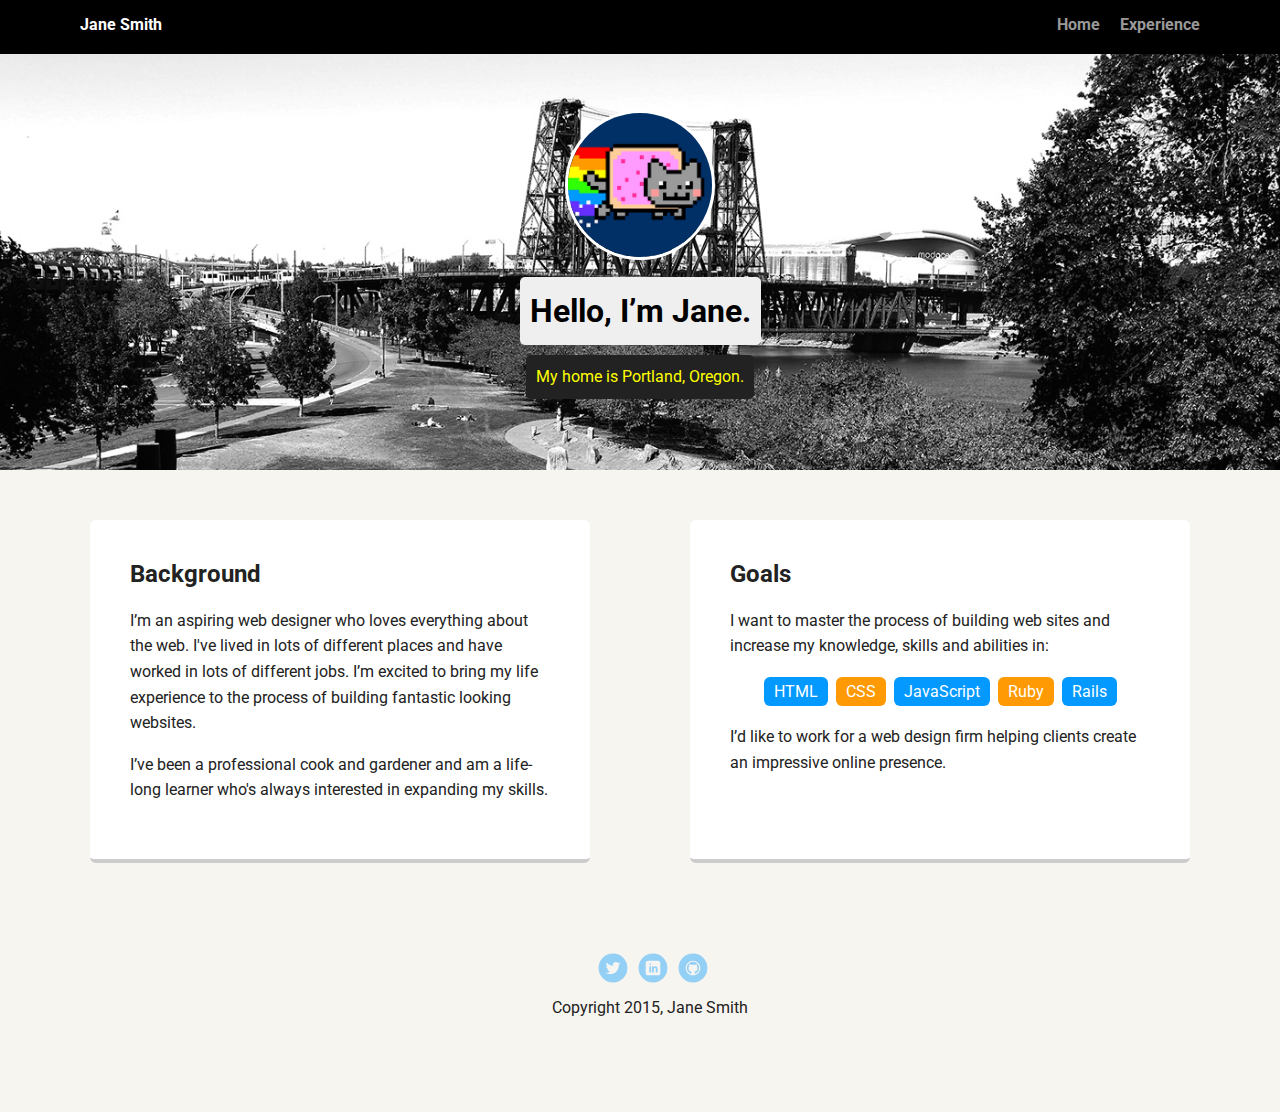
==== portfolio_update_v1/index.html @ 69688f79 "Added project files" ====
<!doctype html>
<html lang="en">
<head>
  <meta charset="utf-8">
  <title>Jane Smith's Profile</title>
  <meta name="viewport" content="width=device-width, initial-scale=1.0">
  <link rel="stylesheet" href="styles.css">
  <link href="https://fonts.googleapis.com/css?family=Muli%7CRoboto:400,300,500,700,900" rel="stylesheet"></head>
  <body>

    <div class="main-nav">
        <ul class="nav">
          <li class="name">Jane Smith</li>
          <li><a href="#">Home</a></li>
          <li><a href="#">Experience</a></li>
        </ul>
    </div>

    <header>
      <img src="images/me.png" alt="Drawing of Jane Smith" class="profile-image">
      <h1 class="tag name">Hello, I’m Jane.</h1>
      <p class="tag location">My home is Portland, Oregon.</p>
    </header>

    <main class="flex">
      <div class="card">
        <h2>Background</h2>
        <p>I’m an aspiring web designer who loves everything about the web. I've lived in lots of different places and have worked in lots of different jobs. I’m excited to bring my life experience to the process of building fantastic looking websites.</p>
        <p>I’ve been a professional cook and gardener and am a life-long learner who's always interested in expanding my skills.</p>
      </div> 

      <div class="card">
        <h2>Goals</h2>
        <p>I want to master the process of building web sites and increase my knowledge, skills and abilities in:</p>
        <ul class="skills">
          <li>HTML</li>
          <li>CSS</li>
          <li>JavaScript</li>
          <li>Ruby</li>
          <li>Rails</li>
        </ul>
        <p>I’d like to work for a web design firm helping clients create an impressive online presence.</p>
      </div> 

    </main>
    <footer>
      <ul>
        <li><a href="#" class="social twitter">Twitter</a></li>
        <li><a href="#" class="social linkedin">LinkedIn</a></li>
        <li><a href="#" class="social github">Github</a></li>
      </ul>
      <p class="copyright">Copyright 2015, Jane Smith</p>
    </footer>
  </body>
  </html>
---- portfolio_update_v1/styles.css ----
/* Global Layout Set-up */
* { 
  box-sizing: border-box;
}
  
body {
  margin: 0;
  padding: 0;
  text-align: center;
  font-family: 'Roboto', sans-serif;
  color: #222;
  background: #f7f5f0;
}
/* Link Styles */

a {
  text-decoration: none;
  color: #999;
}
a:hover {
  color: #6633ff;
}

/* Section Styles */

.main-nav {
  width: 100%;
  background: black;
  min-height: 30px;
  padding: 10px;
  position: fixed;
  text-align: center;
}
.nav {
  display: flex;
  justify-content: space-around;
  font-weight: 700;
  list-style-type: none;
  margin: 0 auto;
  padding: 0;
}

.nav .name {
    display: block;
    margin-right: auto;
    color: white;
}
.nav li {
  padding: 5px 10px 10px 10px;
}
.nav a {
  transition: all .5s;
}
.nav a:hover {
  color: white
}

header {
  text-align: center;
  background: url('images/portland.jpg') no-repeat top center ;
  background-size: cover;
  overflow: hidden;
  padding-top: 60px;
}
header {
  line-height: 1.5;
}
header .profile-image {
  margin-top: 50px;
  width: 150px;
  height: 150px;
  border-radius: 50%;
  border: 3px solid white;
  transition: all .5s;
}
header .profile-image:hover {
  transform: scale(1.2) rotate(5deg);
}
.tag {
  background-color: #efefef;
  color: black;
  padding: 10px;
  border-radius: 5px;
  display: table;
  margin: 10px auto;
} 
.location {
  background-color: #222;
  color: yellow;
}
.card {
  margin: 30px;
  padding: 20px 40px 40px;
  max-width: 500px;
  text-align: left;
  background: #fff;
  border-bottom: 4px solid #ccc;
  border-radius: 6px;
  transition: all .5s;
}
.card:hover {
  border-color: #ff99ff;
}

ul.skills {
  padding: 0;
  text-align: center;
}

.skills li {
  border-radius: 6px;
  display: inline-block;
  background: #ff9904;
  color: white;
  padding: 5px 10px;
  margin: 2px;
}

.skills li:nth-child(odd) {
  background: #0399ff;
}

footer {
  width: 100%;
  min-height: 30px;
  padding: 20px 0 40px 20px;
}

footer .copyright {
  top: -8px;
  font-size: .75em;
}

footer ul {
  list-style-type: none;
  margin: 0;
  padding: 0;
}

footer ul li {
  display: inline-block;
}

a.social {
  display: inline-block;
  text-indent: -9999px;
  margin-left: 5px;
  width: 30px;
  height: 30px;
  background-size: 30px 30px;
  opacity: .4;
  transition: all .5s;
}
a.twitter {
  background-image: url(images/twitter.svg);
}
a.linkedin {
  background-image: url(images/linkedin.svg);
}
a.github {
  background-image: url(images/github.svg);
}
a.social:hover {
  opacity: 1;
}
.clearfix {
  clear: both;
}

/* Styles for larger screens */
@media screen and (min-width: 720px) {
  
  .flex {
      display: -ms-flexbox;      /* TWEENER - IE 10 */
      display: flex; 
      max-width: 1200px;
      -ms-flex-pack: distribute;
      justify-content: space-around;
      margin: 0 auto;
  }

  header {
    min-height: 470px;
  }

  .nav {
    max-width: 1200px;
    padding: 0 30px;
  }


  main {
    padding-top: 20px;
  }

  main p {
    line-height: 1.6em;
  }

  footer {
    font-size: 1.3em;
    max-width: 1200px;
    margin: 40px auto;
  }

}
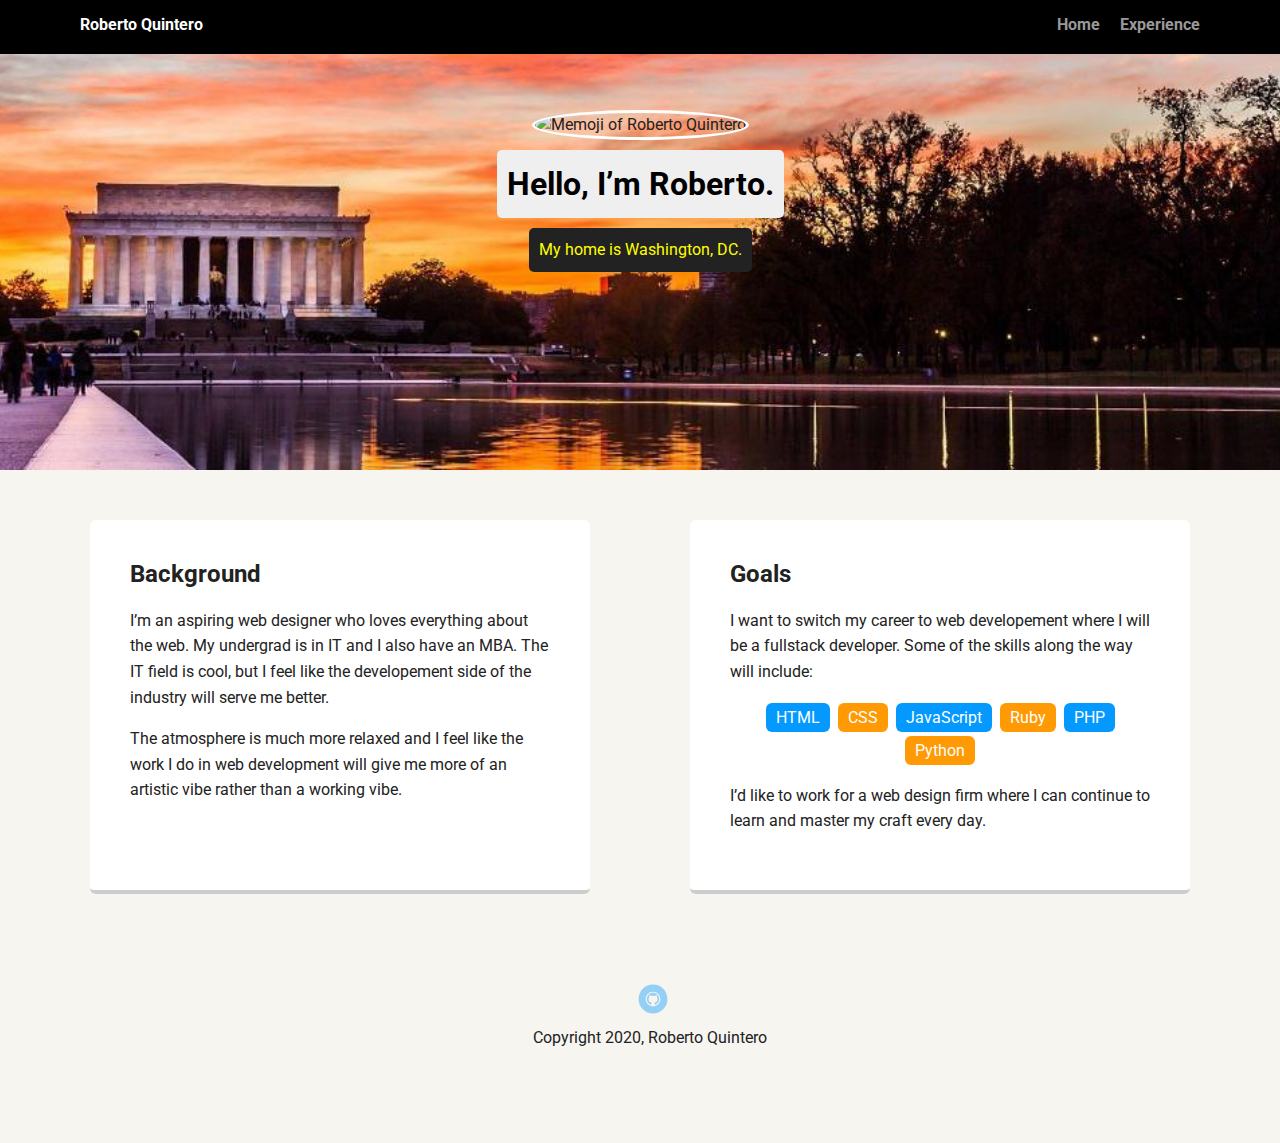
==== commit 7c2a88c3: "edited html" ====
--- a/portfolio_update_v1/index.html
+++ b/portfolio_update_v1/index.html
@@ -2,7 +2,7 @@
 <html lang="en">
 <head>
   <meta charset="utf-8">
-  <title>Jane Smith's Profile</title>
+  <title>Roberto Quintero's Profile</title>
   <meta name="viewport" content="width=device-width, initial-scale=1.0">
   <link rel="stylesheet" href="styles.css">
   <link href="https://fonts.googleapis.com/css?family=Muli%7CRoboto:400,300,500,700,900" rel="stylesheet"></head>
@@ -10,46 +10,45 @@
 
     <div class="main-nav">
         <ul class="nav">
-          <li class="name">Jane Smith</li>
-          <li><a href="#">Home</a></li>
+          <li class="name">Roberto Quintero</li>
+          <li><a href="index.html">Home</a></li>
           <li><a href="#">Experience</a></li>
         </ul>
     </div>
 
     <header>
-      <img src="images/me.png" alt="Drawing of Jane Smith" class="profile-image">
-      <h1 class="tag name">Hello, I’m Jane.</h1>
-      <p class="tag location">My home is Portland, Oregon.</p>
+      <img src="images/me.jpg" alt="Memoji of Roberto Quintero" class="profile-image">
+      <h1 class="tag name">Hello, I’m Roberto.</h1>
+      <p class="tag location">My home is Washington, DC.</p>
     </header>
 
     <main class="flex">
       <div class="card">
         <h2>Background</h2>
-        <p>I’m an aspiring web designer who loves everything about the web. I've lived in lots of different places and have worked in lots of different jobs. I’m excited to bring my life experience to the process of building fantastic looking websites.</p>
-        <p>I’ve been a professional cook and gardener and am a life-long learner who's always interested in expanding my skills.</p>
+        <p>I’m an aspiring web designer who loves everything about the web. My undergrad is in IT and I also have an MBA. The IT field is cool, but I feel like the developement side of the industry will serve me better.</p>
+        <p>The atmosphere is much more relaxed and I feel like the work I do in web development will give me more of an artistic vibe rather than a working vibe.</p>
       </div> 
 
       <div class="card">
         <h2>Goals</h2>
-        <p>I want to master the process of building web sites and increase my knowledge, skills and abilities in:</p>
+        <p>I want to switch my career to web developement where I will be a fullstack developer. Some of the skills along the way will include:</p>
         <ul class="skills">
           <li>HTML</li>
           <li>CSS</li>
           <li>JavaScript</li>
           <li>Ruby</li>
-          <li>Rails</li>
+          <li>PHP</li>
+          <li>Python</li>
         </ul>
-        <p>I’d like to work for a web design firm helping clients create an impressive online presence.</p>
+        <p>I’d like to work for a web design firm where I can continue to learn and master my craft every day.</p>
       </div> 
 
     </main>
     <footer>
       <ul>
-        <li><a href="#" class="social twitter">Twitter</a></li>
-        <li><a href="#" class="social linkedin">LinkedIn</a></li>
-        <li><a href="#" class="social github">Github</a></li>
+        <li><a href="https://github.com/rquintero7" target="_blank" class="social github">Github</a></li>
       </ul>
-      <p class="copyright">Copyright 2015, Jane Smith</p>
+      <p class="copyright">Copyright 2020, Roberto Quintero</p>
     </footer>
   </body>
   </html>
--- a/portfolio_update_v1/styles.css
+++ b/portfolio_update_v1/styles.css
@@ -57,7 +57,7 @@
 
 header {
   text-align: center;
-  background: url('images/portland.jpg') no-repeat top center ;
+  background: url('images/dc.jpeg') no-repeat top center ;
   background-size: cover;
   overflow: hidden;
   padding-top: 60px;
